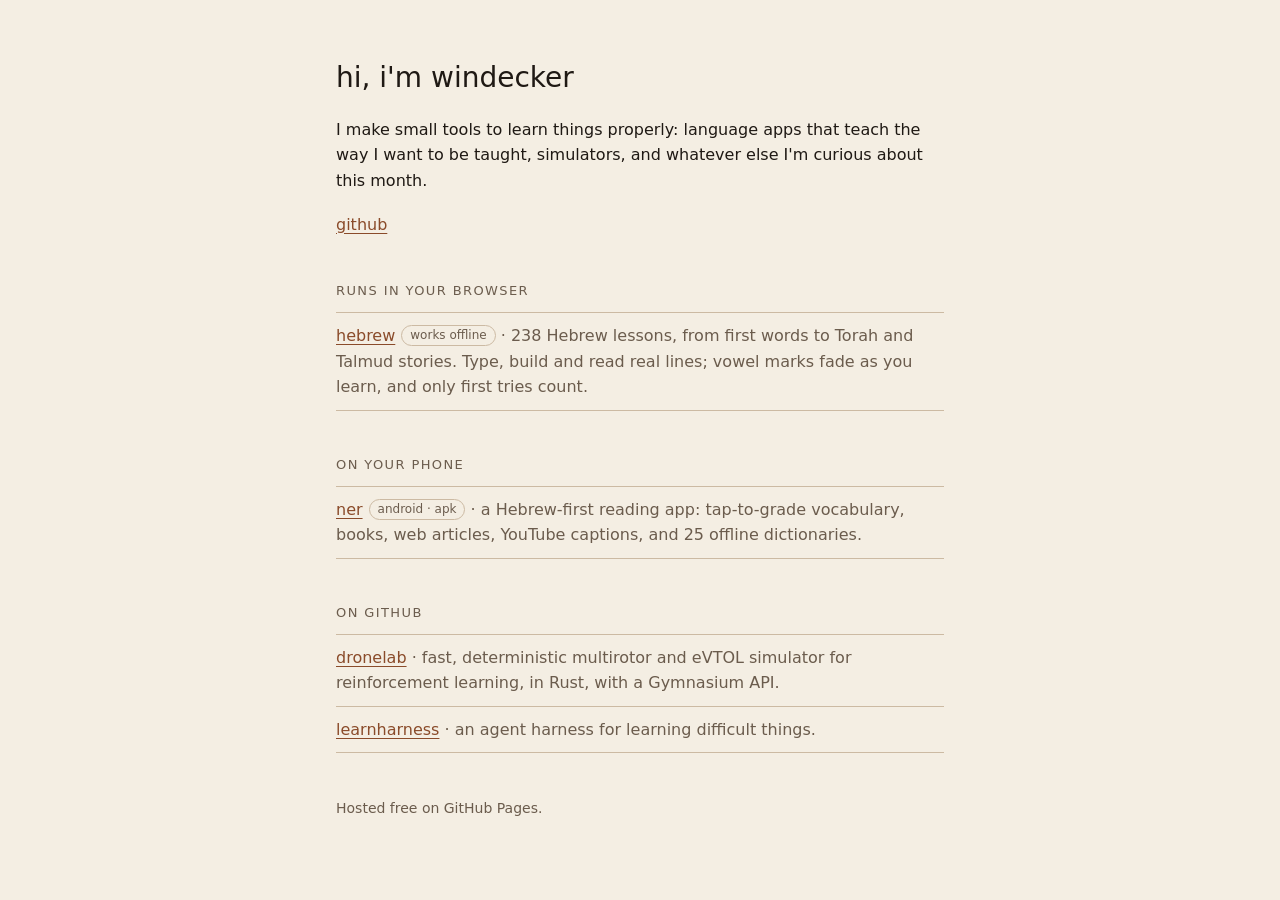
==== index.html @ efc87efe "Add Ner Android app page and APK download" ====
<!doctype html>
<html lang="en">
<head>
<meta charset="utf-8">
<meta name="viewport" content="width=device-width, initial-scale=1">
<title>windecker</title>
<meta name="description" content="Things I build to learn: language apps, simulators, tools.">
<link rel="icon" href="data:image/svg+xml,<svg xmlns='http://www.w3.org/2000/svg' viewBox='0 0 32 32'><circle cx='16' cy='16' r='9' fill='%231f1914'/></svg>">
<style>
  :root {
    --bg: #f4eee3;
    --ink: #1f1914;
    --muted: #6b5c4d;
    --line: #ccbaa3;
    --accent: #8a4b2a;
  }
  @media (prefers-color-scheme: dark) {
    :root:not([data-theme="light"]) {
      --bg: #17130f;
      --ink: #efe7da;
      --muted: #a8998a;
      --line: #3d342b;
      --accent: #e0a37a;
    }
  }
  :root[data-theme="dark"] {
    --bg: #17130f;
    --ink: #efe7da;
    --muted: #a8998a;
    --line: #3d342b;
    --accent: #e0a37a;
  }
  * { box-sizing: border-box; }
  body {
    margin: 0;
    background: var(--bg);
    color: var(--ink);
    font: 16px/1.6 ui-sans-serif, system-ui, -apple-system, "Segoe UI", Roboto, sans-serif;
  }
  main { max-width: 640px; margin: 0 auto; padding: 56px 16px 72px; }
  h1 { font-size: 28px; font-weight: 500; margin: 0 0 16px; }
  h2 {
    font-size: 13px; font-weight: 500; letter-spacing: 1.4px; text-transform: uppercase;
    color: var(--muted); margin: 44px 0 10px;
  }
  p { margin: 0 0 12px; }
  a { color: var(--accent); text-underline-offset: 3px; }
  .links { display: flex; flex-wrap: wrap; gap: 6px 18px; margin-top: 18px; }
  ul { list-style: none; margin: 0; padding: 0; }
  li { padding: 10px 0; border-top: 1px solid var(--line); }
  li:last-child { border-bottom: 1px solid var(--line); }
  .name { font-weight: 500; }
  .what { color: var(--muted); }
  .tag {
    display: inline-block; font-size: 12px; color: var(--muted); border: 1px solid var(--line);
    border-radius: 999px; padding: 0 8px; margin-left: 6px; vertical-align: 2px;
  }
  footer { margin-top: 44px; font-size: 14px; color: var(--muted); }
</style>
</head>
<body>
<main>
  <h1>hi, i'm windecker</h1>
  <p>I make small tools to learn things properly: language apps that teach the way I want to be taught, simulators, and whatever else I'm curious about this month.</p>
  <div class="links">
    <a href="https://github.com/windeckersoftware">github</a>
  </div>

  <h2>runs in your browser</h2>
  <ul>
    <li>
      <a class="name" href="hebrew/">hebrew</a><span class="tag">works offline</span>
      <span class="what"> · 238 Hebrew lessons, from first words to Torah and Talmud stories. Type, build and read real lines; vowel marks fade as you learn, and only first tries count.</span>
    </li>
  </ul>

  <h2>on your phone</h2>
  <ul>
    <li>
      <a class="name" href="ner/">ner</a><span class="tag">android · apk</span>
      <span class="what"> · a Hebrew-first reading app: tap-to-grade vocabulary, books, web articles, YouTube captions, and 25 offline dictionaries.</span>
    </li>
  </ul>

  <h2>on github</h2>
  <ul>
    <li>
      <a class="name" href="https://github.com/windeckersoftware/dronelab-in-rust">dronelab</a>
      <span class="what"> · fast, deterministic multirotor and eVTOL simulator for reinforcement learning, in Rust, with a Gymnasium API.</span>
    </li>
    <li>
      <a class="name" href="https://github.com/windeckersoftware/learnharness">learnharness</a>
      <span class="what"> · an agent harness for learning difficult things.</span>
    </li>
  </ul>

  <footer>Hosted free on GitHub Pages.</footer>
</main>
</body>
</html>
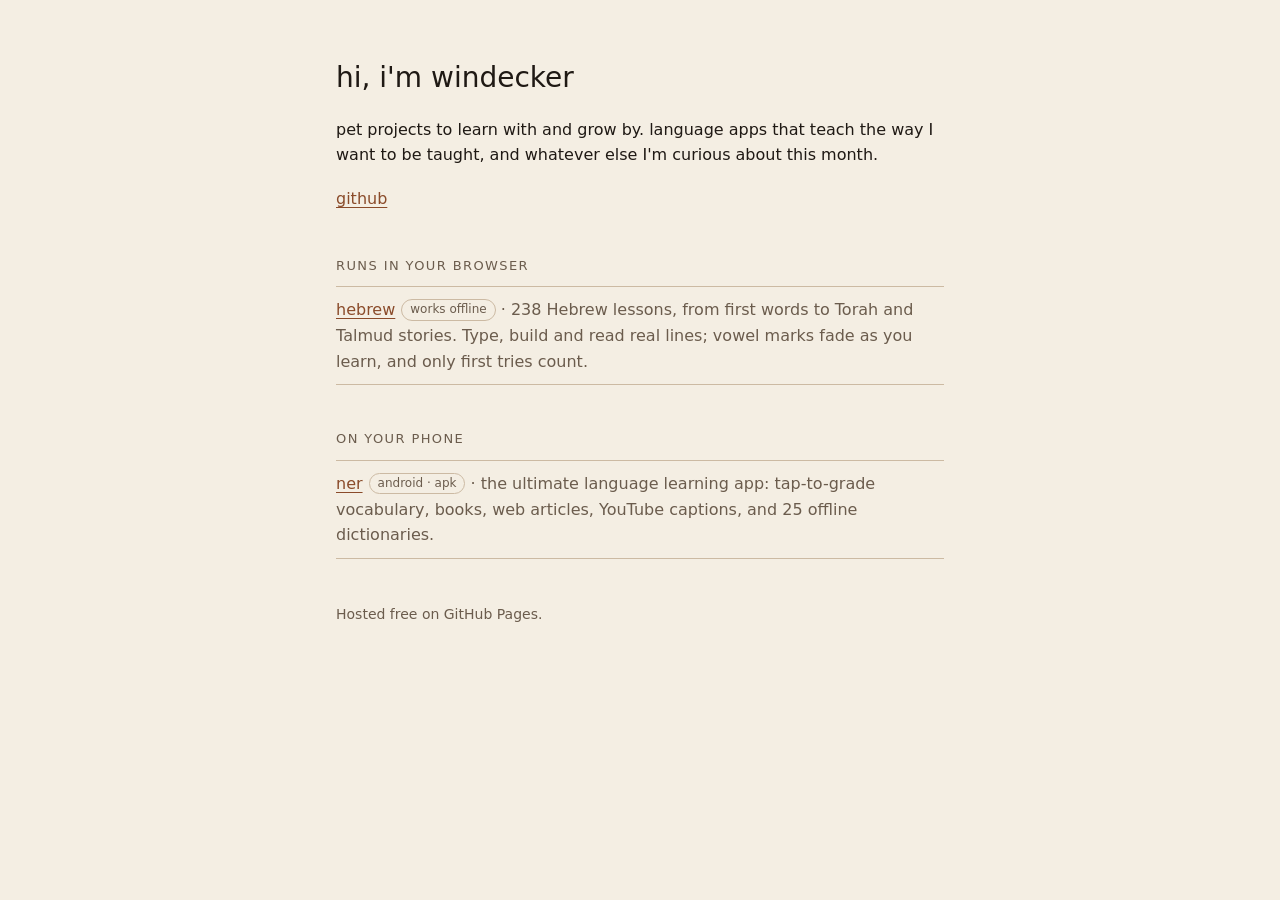
==== commit 37fbbbd2: "Revise project descriptions and clean up content Updated project descriptions for clarity and remove" ====
--- a/index.html
+++ b/index.html
@@ -61,7 +61,7 @@
 <body>
 <main>
   <h1>hi, i'm windecker</h1>
-  <p>I make small tools to learn things properly: language apps that teach the way I want to be taught, simulators, and whatever else I'm curious about this month.</p>
+  <p>pet projects to learn with and grow by. language apps that teach the way I want to be taught, and whatever else I'm curious about this month.</p>
   <div class="links">
     <a href="https://github.com/windeckersoftware">github</a>
   </div>
@@ -78,21 +78,11 @@
   <ul>
     <li>
       <a class="name" href="ner/">ner</a><span class="tag">android · apk</span>
-      <span class="what"> · a Hebrew-first reading app: tap-to-grade vocabulary, books, web articles, YouTube captions, and 25 offline dictionaries.</span>
+      <span class="what"> · the ultimate language learning app: tap-to-grade vocabulary, books, web articles, YouTube captions, and 25 offline dictionaries.</span>
     </li>
   </ul>
 
-  <h2>on github</h2>
-  <ul>
-    <li>
-      <a class="name" href="https://github.com/windeckersoftware/dronelab-in-rust">dronelab</a>
-      <span class="what"> · fast, deterministic multirotor and eVTOL simulator for reinforcement learning, in Rust, with a Gymnasium API.</span>
-    </li>
-    <li>
-      <a class="name" href="https://github.com/windeckersoftware/learnharness">learnharness</a>
-      <span class="what"> · an agent harness for learning difficult things.</span>
-    </li>
-  </ul>
+ 
 
   <footer>Hosted free on GitHub Pages.</footer>
 </main>
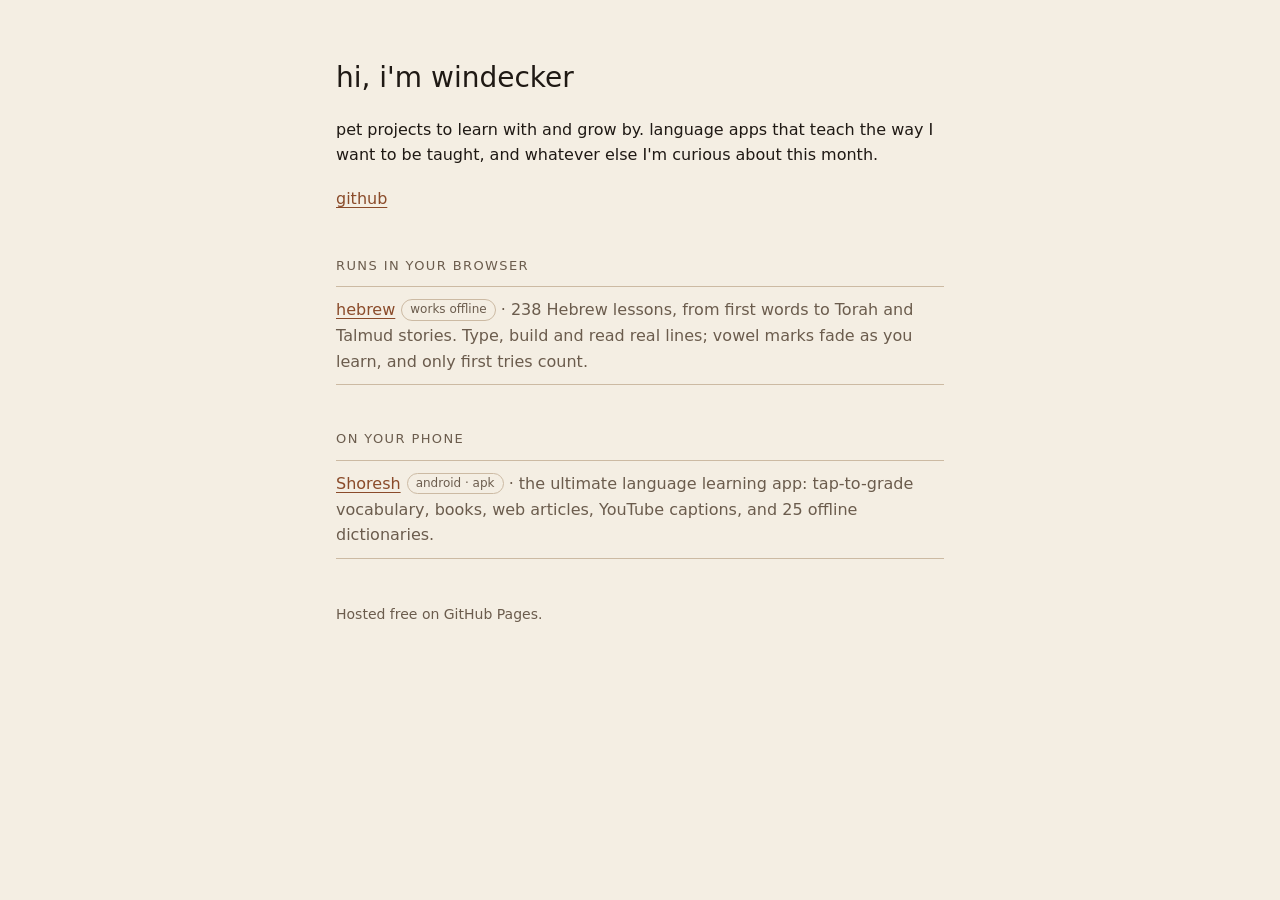
==== commit 7207556f: "Publish Shoresh 1.3.0 The app is now Shoresh, written שורש. The package is unchanged, so the update " ====
--- a/index.html
+++ b/index.html
@@ -77,7 +77,7 @@
   <h2>on your phone</h2>
   <ul>
     <li>
-      <a class="name" href="ner/">ner</a><span class="tag">android · apk</span>
+      <a class="name" href="ner/">Shoresh</a><span class="tag">android · apk</span>
       <span class="what"> · the ultimate language learning app: tap-to-grade vocabulary, books, web articles, YouTube captions, and 25 offline dictionaries.</span>
     </li>
   </ul>
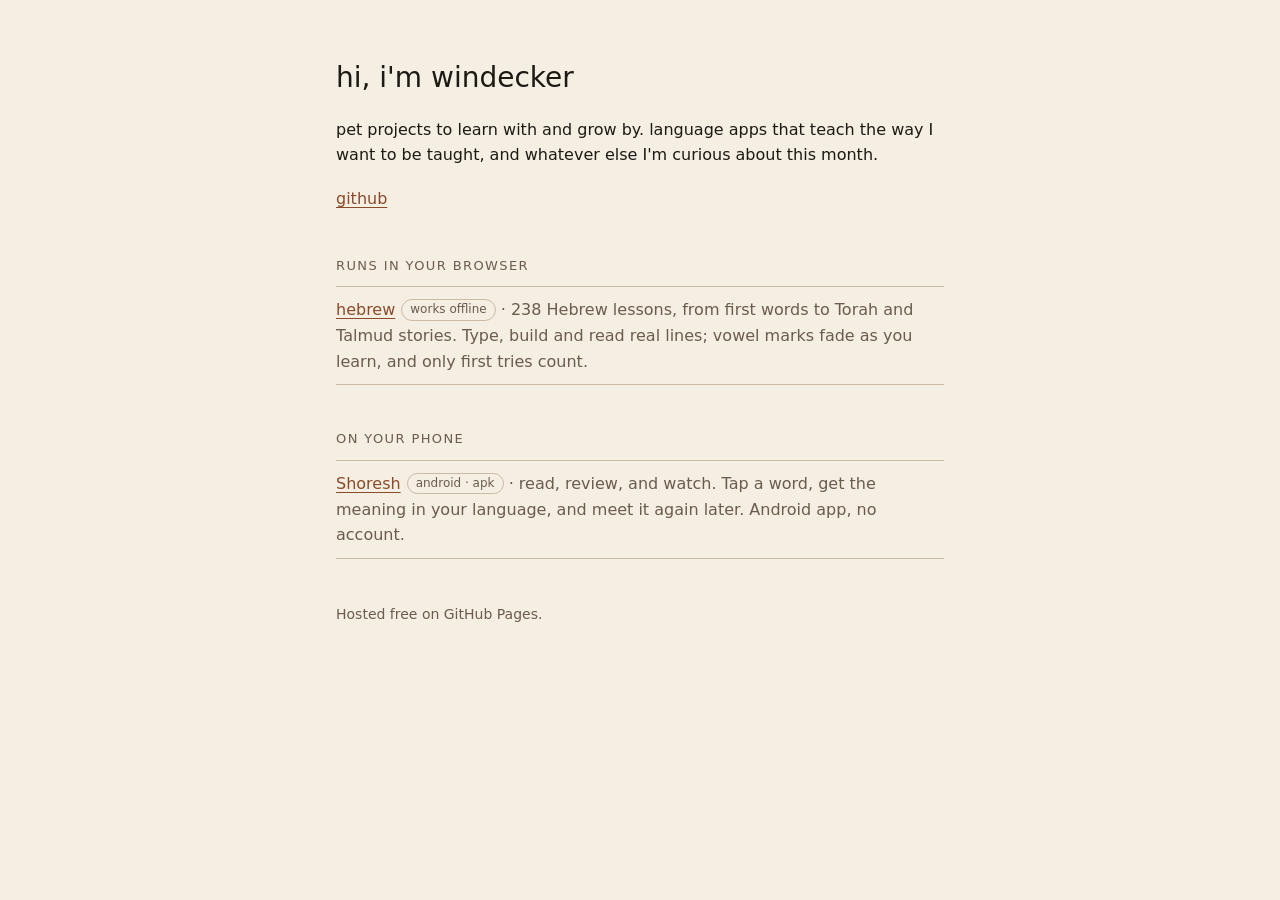
==== commit 28a17aad: "Rewrite the Shoresh page around the current app The download page now describes review, base-languag" ====
--- a/index.html
+++ b/index.html
@@ -78,7 +78,7 @@
   <ul>
     <li>
       <a class="name" href="ner/">Shoresh</a><span class="tag">android · apk</span>
-      <span class="what"> · the ultimate language learning app: tap-to-grade vocabulary, books, web articles, YouTube captions, and 25 offline dictionaries.</span>
+      <span class="what"> · read, review, and watch. Tap a word, get the meaning in your language, and meet it again later. Android app, no account.</span>
     </li>
   </ul>
 
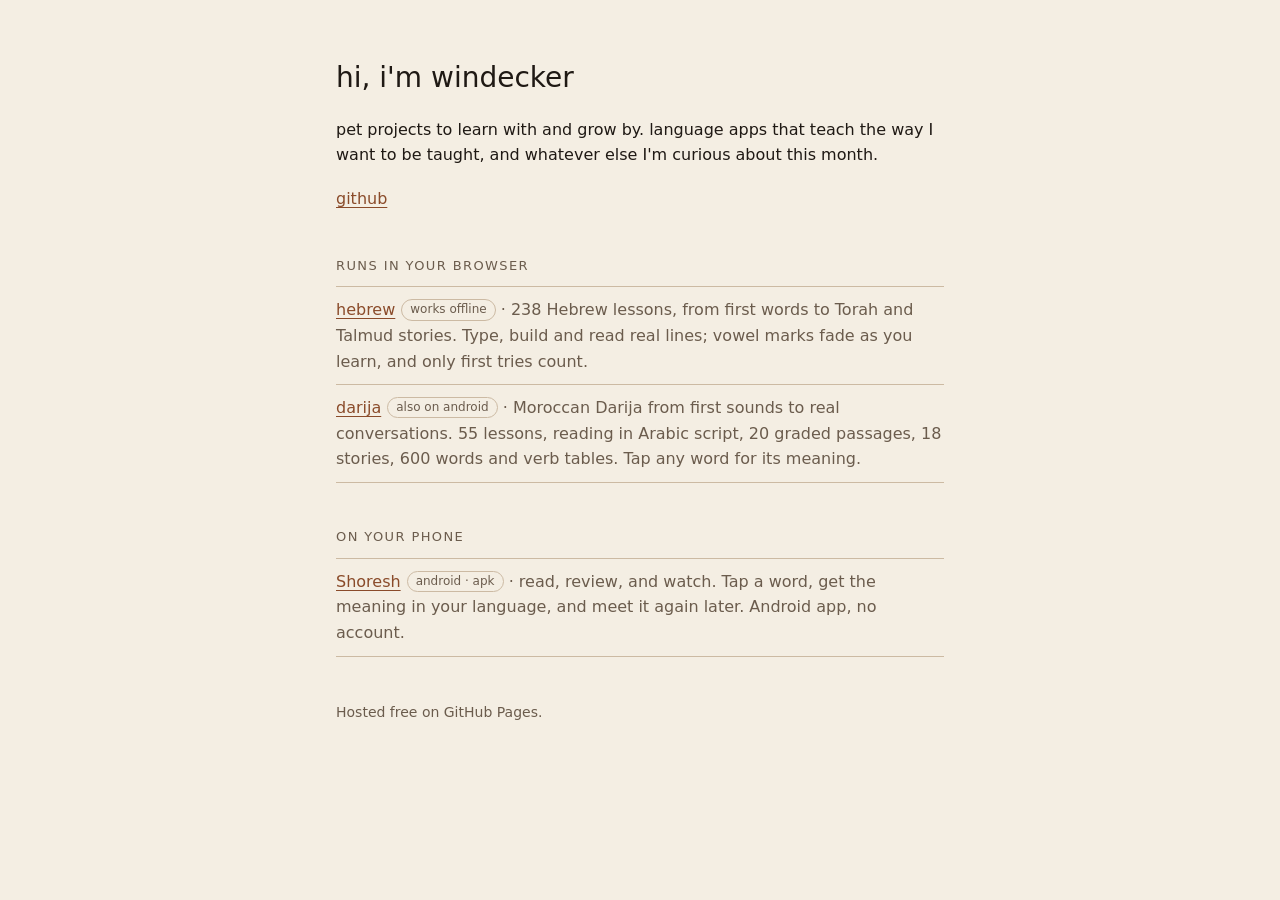
==== commit e914116a: "Publish Darija Daba 1.7.0 Web app at /darija/ and a home page entry. The Android APK is attached to " ====
--- a/index.html
+++ b/index.html
@@ -72,6 +72,10 @@
       <a class="name" href="hebrew/">hebrew</a><span class="tag">works offline</span>
       <span class="what"> · 238 Hebrew lessons, from first words to Torah and Talmud stories. Type, build and read real lines; vowel marks fade as you learn, and only first tries count.</span>
     </li>
+    <li>
+      <a class="name" href="darija/">darija</a><span class="tag">also on android</span>
+      <span class="what"> · Moroccan Darija from first sounds to real conversations. 55 lessons, reading in Arabic script, 20 graded passages, 18 stories, 600 words and verb tables. Tap any word for its meaning.</span>
+    </li>
   </ul>
 
   <h2>on your phone</h2>
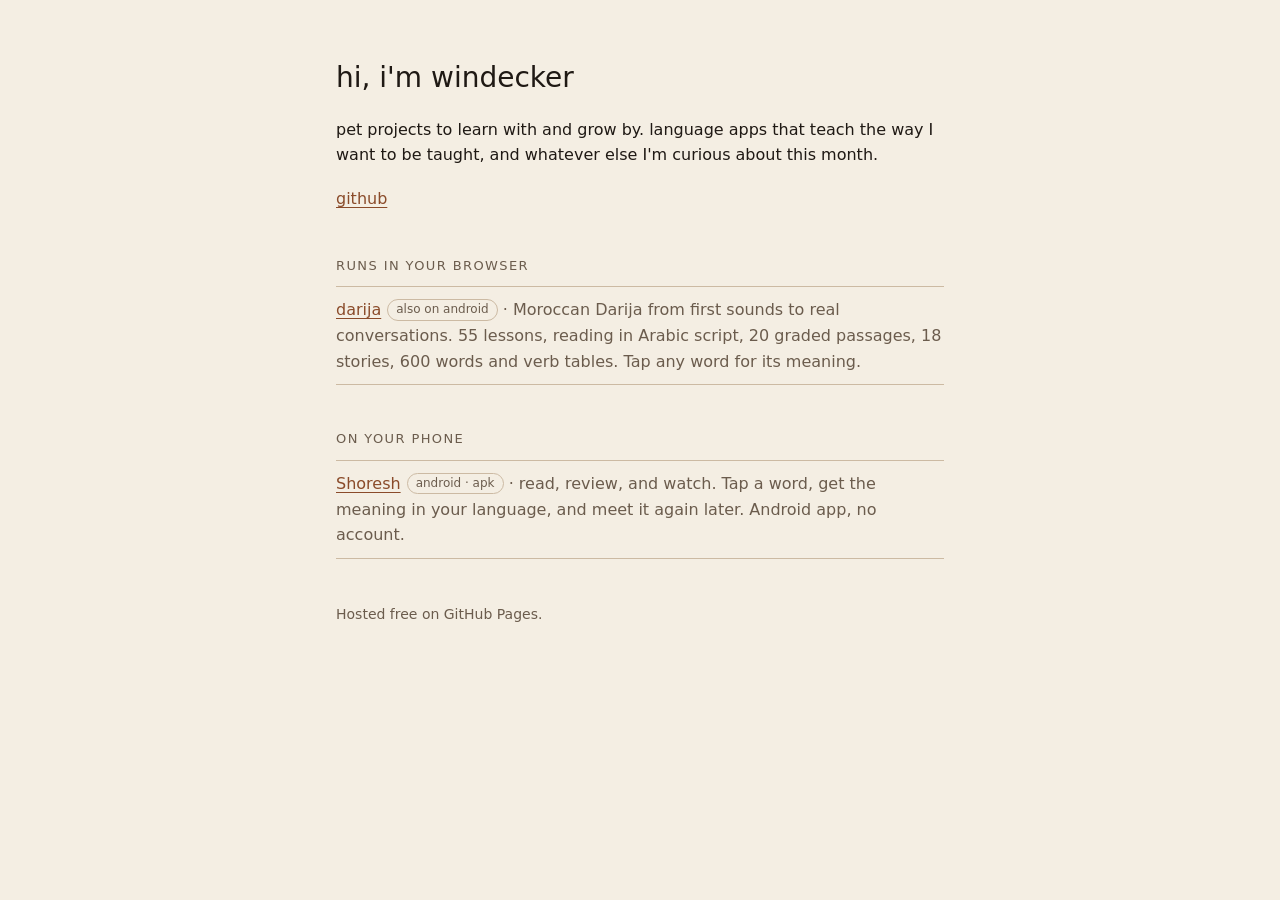
==== commit 387027c5: "Remove broken hebrew link from home page Co-Authored-By: Claude Opus 5.5 <noreply@anthropic.com>" ====
--- a/index.html
+++ b/index.html
@@ -69,10 +69,6 @@
   <h2>runs in your browser</h2>
   <ul>
     <li>
-      <a class="name" href="hebrew/">hebrew</a><span class="tag">works offline</span>
-      <span class="what"> · 238 Hebrew lessons, from first words to Torah and Talmud stories. Type, build and read real lines; vowel marks fade as you learn, and only first tries count.</span>
-    </li>
-    <li>
       <a class="name" href="darija/">darija</a><span class="tag">also on android</span>
       <span class="what"> · Moroccan Darija from first sounds to real conversations. 55 lessons, reading in Arabic script, 20 graded passages, 18 stories, 600 words and verb tables. Tap any word for its meaning.</span>
     </li>
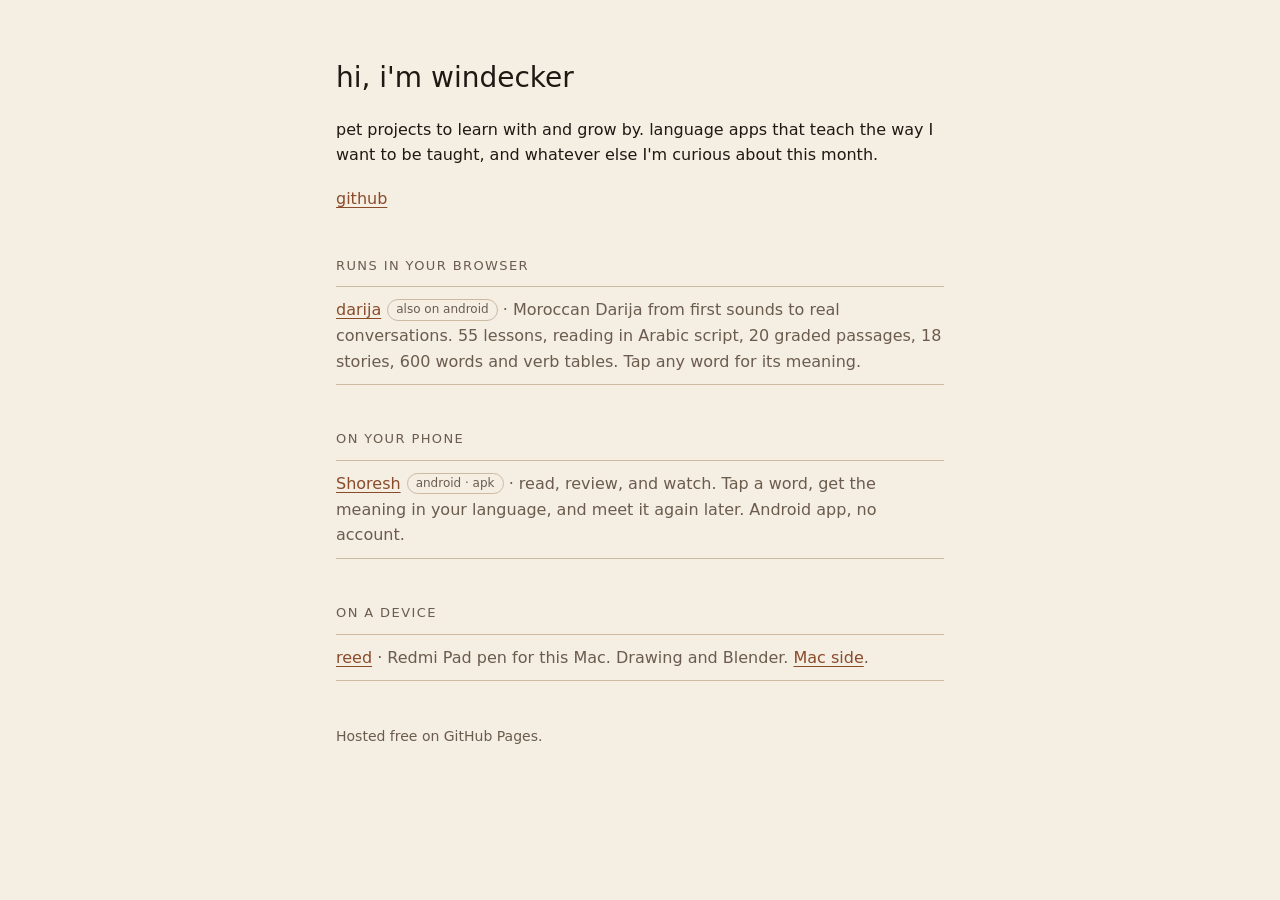
==== commit 1b9f5e30: "Reed for the pad and this Mac." ====
--- a/index.html
+++ b/index.html
@@ -82,7 +82,13 @@
     </li>
   </ul>
 
- 
+  <h2>on a device</h2>
+  <ul>
+    <li>
+      <a class="name" href="reed/reed.apk">reed</a>
+      <span class="what"> · Redmi Pad pen for this Mac. Drawing and Blender. <a href="reed/reed-mac">Mac side</a>.</span>
+    </li>
+  </ul>
 
   <footer>Hosted free on GitHub Pages.</footer>
 </main>
